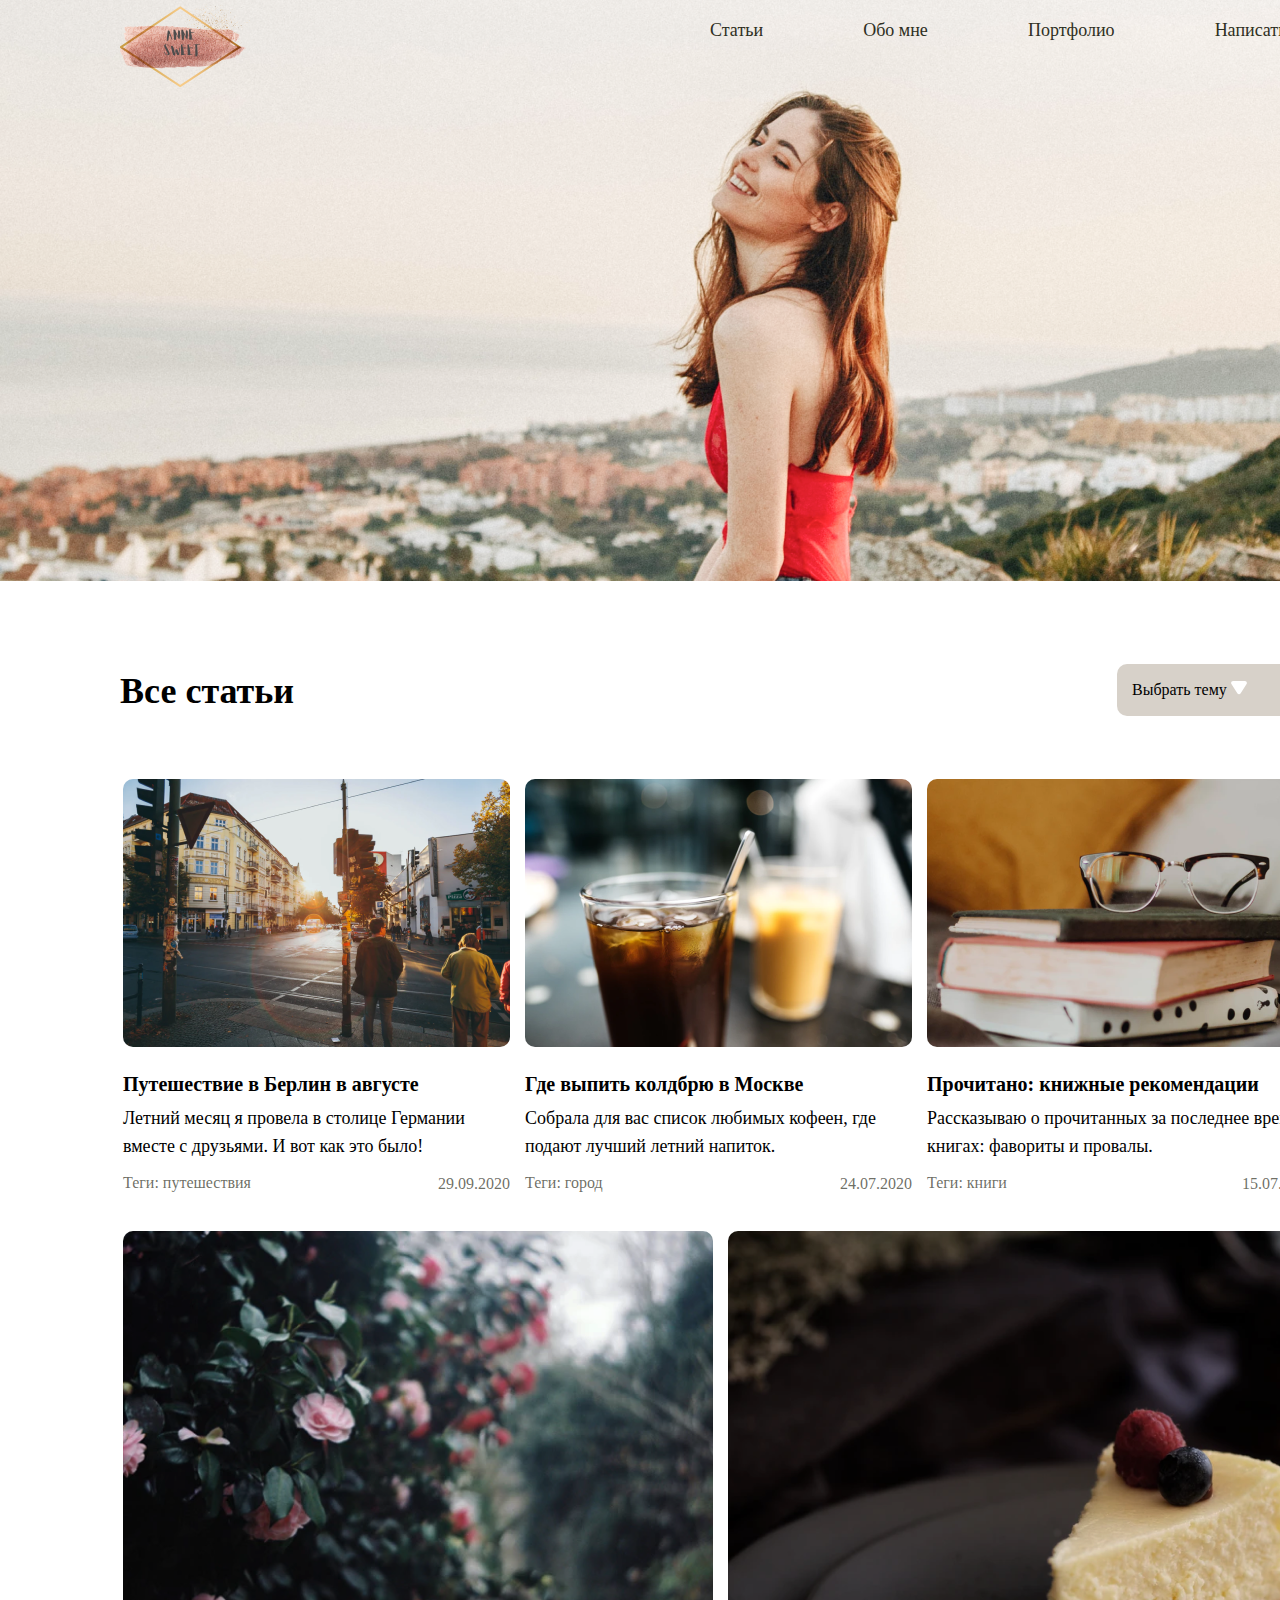
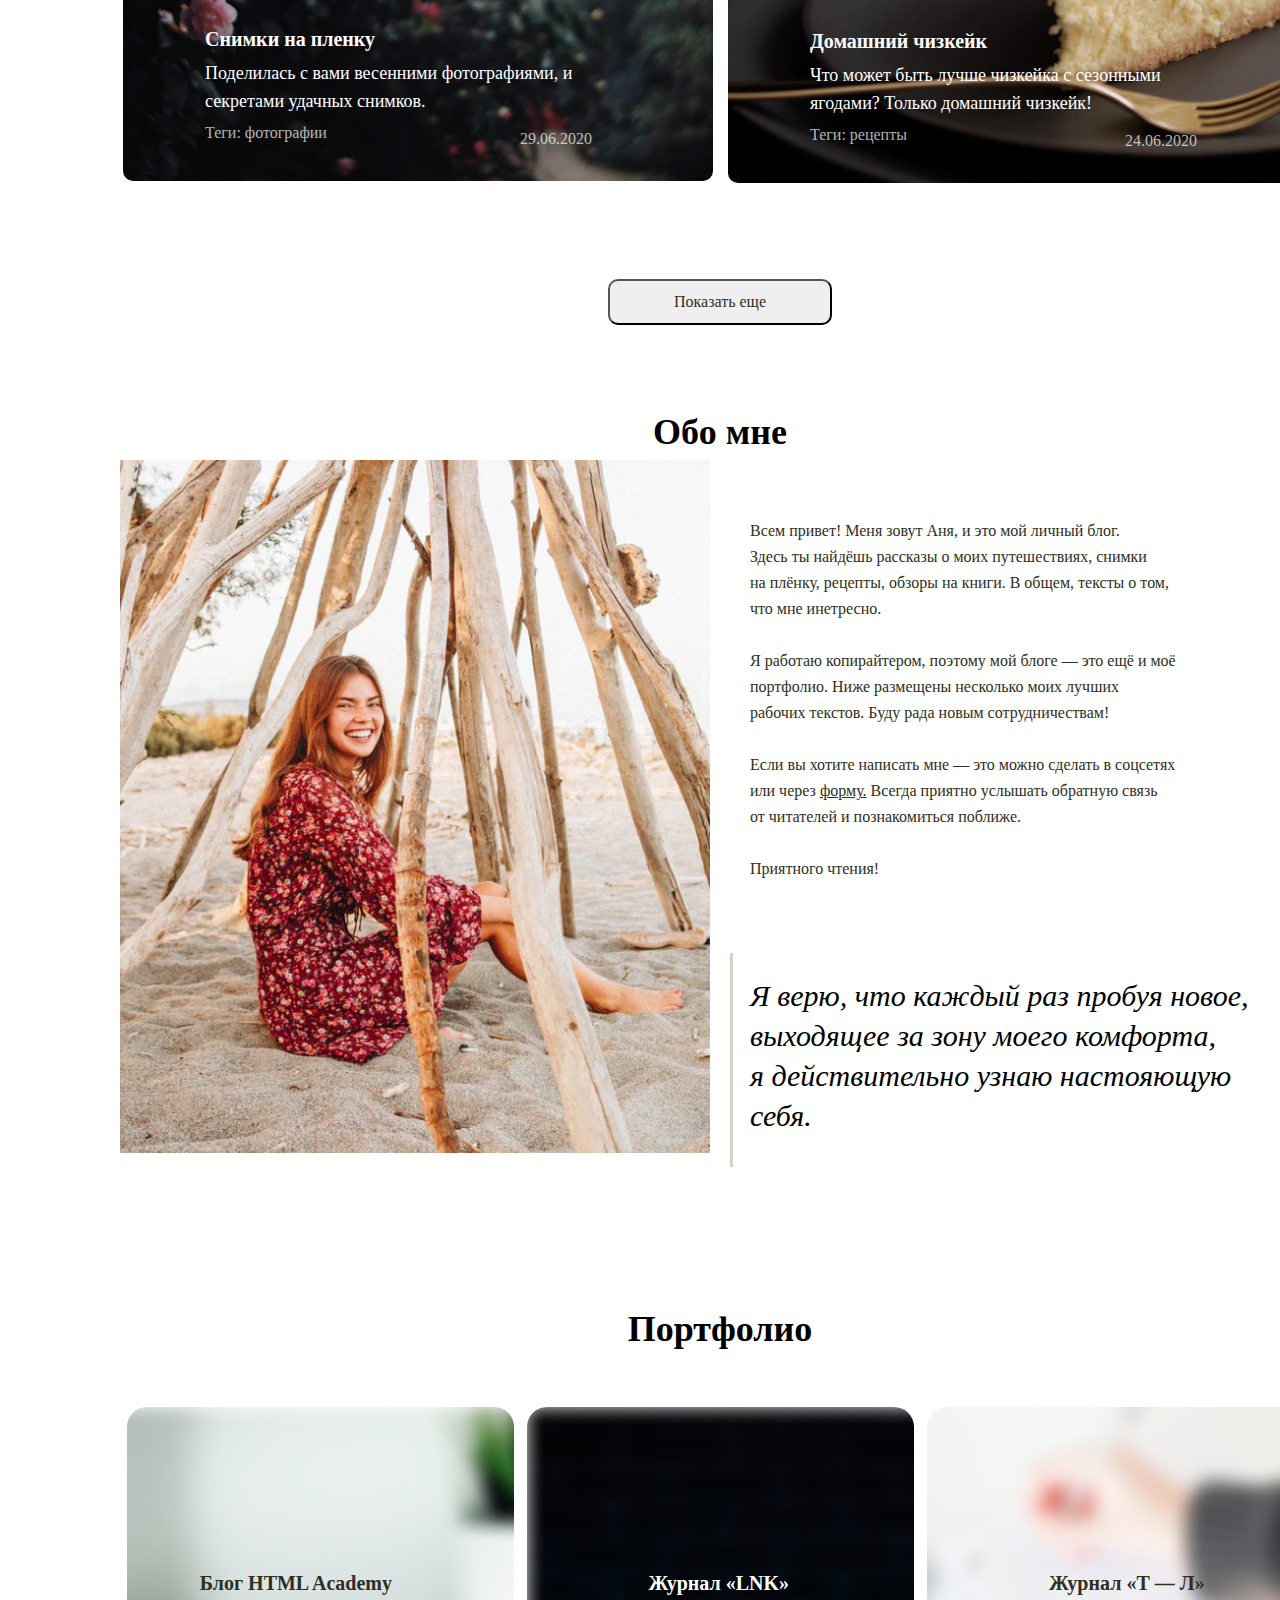
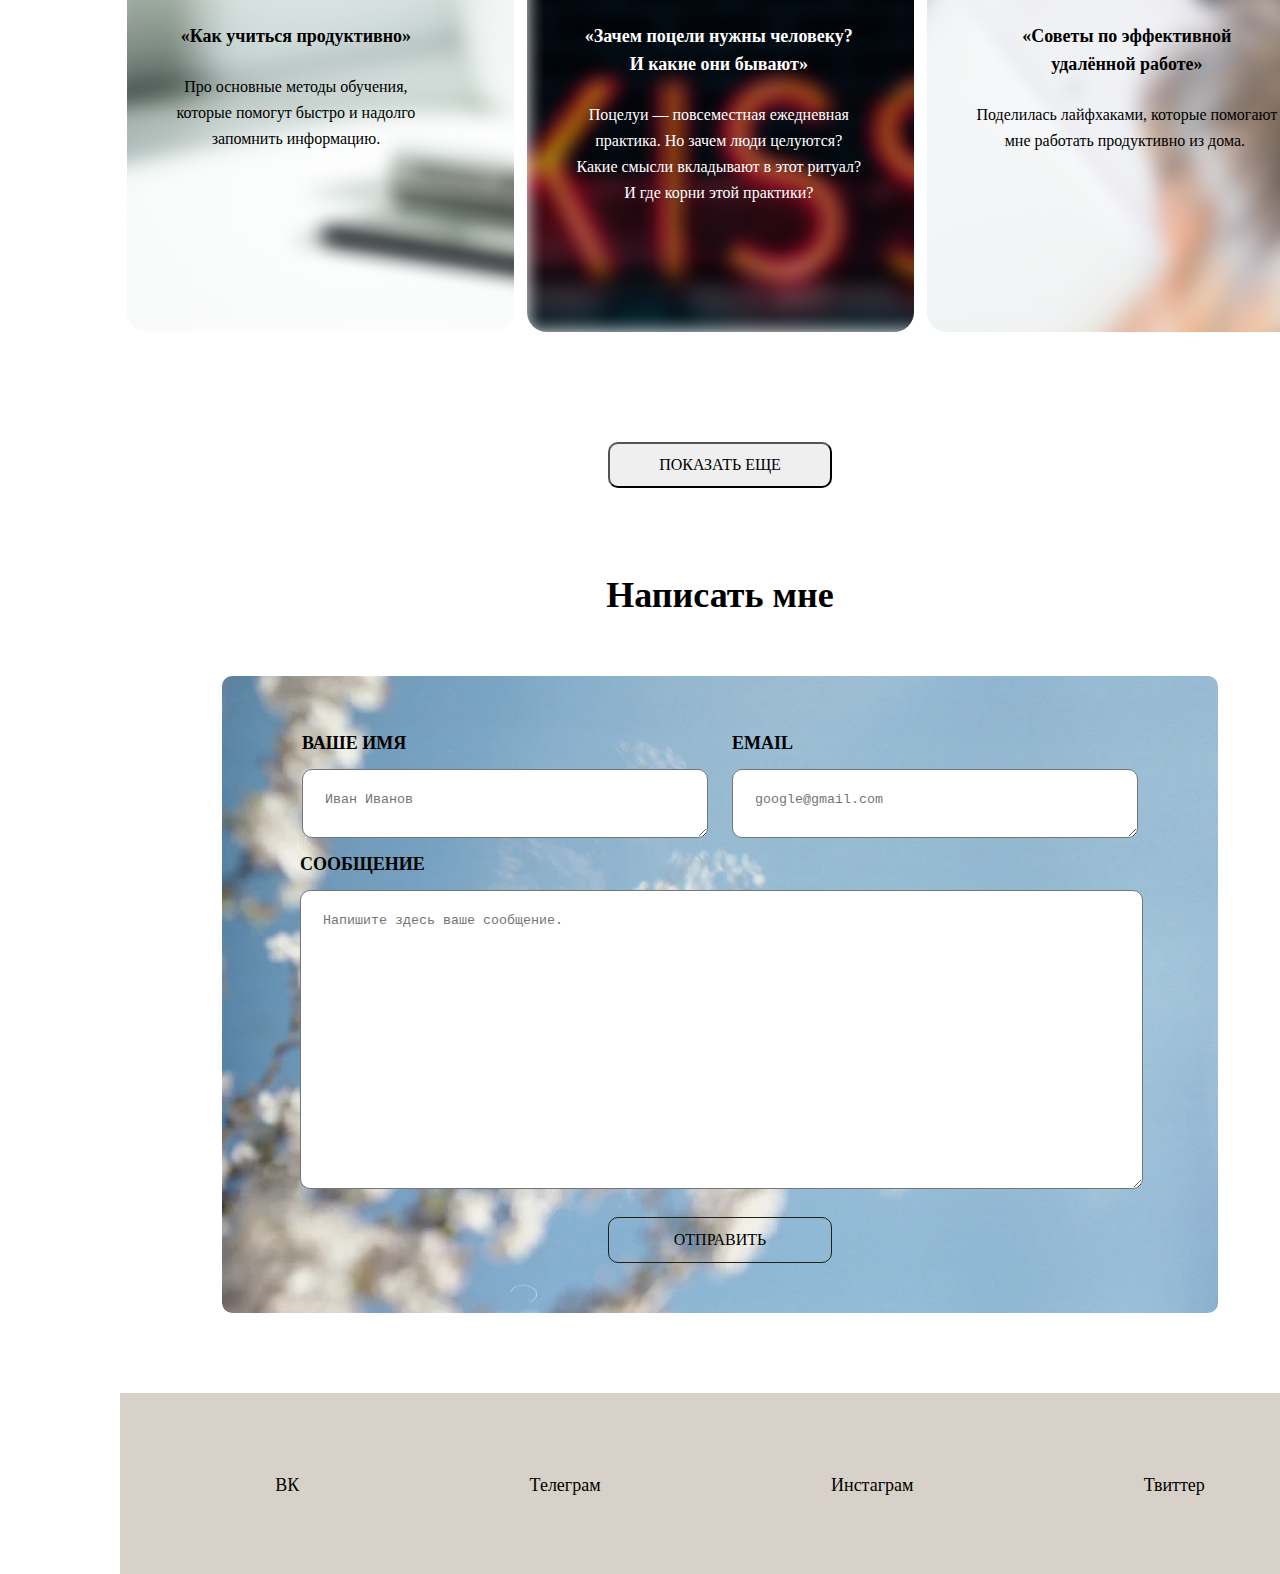
==== index.html @ 600b8842 "Add files via upload" ====
<!DOCTYPE html>
<html lang="ru">
<head>
	<meta charset="utf-8">
	<link rel="stylesheet" href="style.css">
	<title>Портфолио</title>
</head>
<body>	
		<header class="header conteiner">			
			<nav class="header-nav">
				<div class="header_logo">
				    <img src="icon/logo.svg">
			    </div>			    
			    <ul class="header_menu">
				    <li> <a href="#articles">Статьи</a></li>
				    <li> <a href="#aboutme">Обо мне</a></li>
				    <li> <a href="#portfolio">Портфолио</a></li>				
				    <li> <a href="#message">Написать мне</a></li>
			    </ul>
			</nav>
		</header>

		<main class="main conteiner">
			
			<section class = "articles" id="articles">
			   <div class = "articles-menu">
			   <h2 class="articles-tittle">Все статьи</h2>
			   <div class="dropdown">
                    <input type="checkbox" id="menu">
                    <label for="menu">Выбрать тему
                    	  <img src="icon/poligon.svg">
                    </label>
                        <ul>
                         <li><a href="#">Фотографии</a></li>
                         <li><a href="#">Рецепты</a></li>
                         <li><a href="#">Путешествия</a></li>
                         <li><a href="#">Книги</a></li>
                         <li><a href="#">Город</a></li>
                        </ul>
               </div>
               </div>			
			<ul class="articles-list">
           	  <li class="articles-item" >
           	  	<img class="articles-img" src = "image/firstpage/traveling.png">
           	  	<h3 class="articles-item-title noinimage"><a class="articles-item-link" href = "#">Путешествие в Берлин в августе</a>
           	  	<p class="articles-description">Летний месяц я провела в столице Германии вместе с друзьями. И вот как это было!</p>
           	  	<span>Теги: путешествия</span><time datetime="29.09.2020" >29.09.2020</time></h3>
           	  </li>
           	  <li class="articles-item">
           	  	<img class="articles-img" src = "image/firstpage/city.png">
           	  	<h3 class="articles-item-title noinimage"><a class="articles-item-link" href = "#">Где выпить колдбрю в Москве</a>
           	  	<p class="articles-description">Собрала для вас список любимых кофеен, где подают лучший летний напиток.</p>
           	  	<span>Теги: город</span><time datetime="24.07.2020">24.07.2020</time></h3>
           	  </li>
           	  <li class="articles-item">
           	  	<img class="articles-img" src = "image/firstpage/books.png">
           	  	<h3 class="articles-item-title noinimage"><a class="articles-item-link" href = "#">Прочитано: книжные рекомендации</a>
           	  	<p class="articles-description">Рассказываю о прочитанных за последнее время книгах: фавориты и провалы.</p>
           	  	<span>Теги: книги</span><time datetime="15.07.2020">15.07.2020</time></h3>
           	  </li>
           	  <li class="articles-item">
           	  	<img class="articles-img" src = "image/firstpage/foto.png" >
           	  	<h3 class="articles-item-title inimage"><a class="articles-item-link" href = "#">Снимки на пленку</a>
           	  	<p class="articles-description ">Поделилась с вами весенними фотографиями, и секретами удачных снимков.</p>
           	    <span class="artikles-tag">Теги: фотографии</span><time datetime="29.06.2020">29.06.2020</time></h3>
           	  </li>
           	  <li class="articles-item">
           	  	<img class="articles-img" src = "image/firstpage/recipes.png" >
           	  	<h3 class="articles-item-title inimage"><a class="articles-item-link" href = "#">Домашний чизкейк</a>
           	  	<p class="articles-description ">Что может быть лучше чизкейка с сезонными ягодами? Только домашний чизкейк!</p>
           	    <span class="artikles-tag">Теги: рецепты</span><time datetime="24.06.2020">24.06.2020</time></h3>        
           	  </li>
           </ul>
           <button class="button"><a href="article.html" title="переход к статье"> Показать еще</a></button>
           	</section>

           	<section class="aboutme" id="aboutme">
           		<h2 class="aboutme-title">Обо мне</h2>
           		<div class="aboutme-img">
           			<img src="image/firstpage/about_me.png">
           		</div>
           		<div class="aboutme-description">
           		<p>Всем привет! Меня зовут Аня, и это мой личный блог.
Здесь ты найдёшь рассказы о моих путешествиях, снимки
на плёнку, рецепты, обзоры на книги. В общем, тексты о том,
что мне инетресно.

Я работаю копирайтером, поэтому мой блоге — это ещё и моё
портфолио. Ниже размещены несколько моих лучших
рабочих текстов. Буду рада новым сотрудничествам! 

Если вы хотите написать мне — это можно сделать в соцсетях
или через <a href = "#email">форму.</a> Всегда приятно услышать обратную связь
от читателей и познакомиться поближе.

Приятного чтения!
                   </p>
                   <p>Я верю, что каждый раз пробуя новое,
выходящее за зону моего комфорта,
я действительно узнаю настояющую
себя.              </p>
                </div>
                <div class="vertical"></div>
           	</section>

           	<section class="portfolio" id="portfolio">
           		<h2 class="portolio-title">Портфолио</h2>
           		<ul class="portfolio-list">
           			<li class="portfolio-item">
           				<img src="image/firstpage/portfolio_background1.png">
           				<div class="content">
           					<a href="#">Блог HTML Academy</a>
           					<h4>«Как учиться продуктивно»</h4>
           					<p>Про основные методы обучения,
которые помогут быстро и надолго
запомнить информацию.</p>
           				</div>
           			</li>
           			<li class="portfolio-item">
           				<img src="image/firstpage/portfolio_background2.png">
           				<div class="content">
           					<a href = "#">Журнал «LNK»</a>
           					<h4>«Зачем поцели нужны человеку?
И какие они бывают»</h4>
           					<p>Поцелуи — повсеместная ежедневная
практика. Но зачем люди целуются?
Какие смысли вкладывают в этот ритуал?
И где корни этой практики?</p>
           				</div>
           			</li>
           			<li class="portfolio-item">
           				<img src="image/firstpage/portfolio_background3.png">
           				<div class="content">
           					<a href = "#">Журнал «Т — Л»</a>
           					<h4>«Советы по эффективной
удалённой работе»</h4>
           					<p>Поделилась лайфхаками, которые помогают
мне работать продуктивно из дома. </p>
           				</div>
           			</li>
           		</ul>
           		<button class="portfolio-button">Показать еще</button>
           	</section>

           	<section class="message" id="message">
           		<h2 class="message-title">Написать мне</h2>
           		    <div class="message-image" id="email">
           		        <div class="message-email">
           		        	<label class="name">Ваше имя
           		        	  <textarea class="razmessage" type="name" name="name" placeholder="Иван Иванов"></textarea>
           		        	</label>
           		        	<label class="email">Email
           		        		<textarea class="razmessage" type="email" name="email" placeholder="google@gmail.com"></textarea>
           		        	</label>
           		        	<label class="textmessage">Сообщение
           		        		<textarea class="razmessage" max = "200" id = "limit" type="text-message" name="text-message" placeholder="Напишите здесь ваше сообщение."></textarea>		        		
           		        	</label>
           		        </div>
           		        <button class="message-button">Отправить</button>
           		        <div id="max-test"></div>
           		    </div>           		    
           	</section>
           	<section class="footer conteiner">
           		<ul class="socialnetwork">
           			<li>ВК</li>
           			<li>Телеграм</li>
           			<li>Инстаграм</li>
           			<li>Твиттер</li>
           		</ul>
           	</section>		
		</main>
        
		<script src="limittext.js"></script>
	

</body>
</html>
---- style.css ----
html, body {
  margin: 0;
  padding: 0;
}

body {
  min-width: 1440px;
  font-family: "Roboto", "Arial", sans-serif;
  font-style: normal;
  font-weight: normal;
  font-size: 14px;
  line-height: 21px;
  color: #000000;
  background-color: #ffffff;
}

a {
	text-decoration: none;
}

img {
  max-width: 100%;
  height: auto;
}

.conteiner{
  width:  1440px;
  margin: 0 auto;
  padding: 0 auto;
}

.header{  
  margin: 0 auto;
  height: 581px;
  background-image: url('image/firstpage/sonnie-hiles.png');
}

.header-nav{
  display: flex;
  padding-left: 120px;
  padding-right: 120px;
  padding-top: 4px;
  align-items: stretch;
}

.header_logo{
  margin-right: auto; 
}

.header_menu{
  display: flex; 
  justify-content: space-between;
  width: 610px;  
  list-style-type: none;
  text-decoration: none;
  vertical-align: middle;
}

.header_menu>li>a{  
  font-family: Open Sans;
 font-style: normal;
 font-weight: normal;
 font-size: 18px;
 line-height: 25px;
}

.header_menu li:hover{
  text-decoration: underline;
  color: #498f87;
}

.main{
  height:  1300px;
  max-width: 1200px;
  margin-top:  83px;
  
 }

 h2{  
  height: 55px;
  font-family: Spectral SC;
  font-style: normal;
  font-weight: bold;
  font-size: 36px;
  line-height: 55px;
  margin: 0;  
}

 .articles-menu{
  display: flex;
  justify-content: space-between;
  
 }

.dropdown { 
   width: 203px;  
    position: relative;
    float: right; 
    
}

.dropdown input, .dropdown ul {
  display: none;
}

.dropdown label {
  display: flex;
  display: -webkit-box;
  display: -ms-flexbox;
    background-color: #D7D1C9;
    border-radius: 10px;
    padding: 15px; 
    justify-content: space-between;
    font-family: Open Sans;
    font-style: normal;
   font-weight: normal;
   font-size: 16px;
   line-height: 22px;
}

.dropdown ul {
    position: absolute; 
    left: 0; 
    top: 40px; 
    margin: 0; 
    padding: 10px;
    list-style: none; 
    border-radius: 10px;
    background-color: #D7D1C9;    
}

.dropdown a { 
  color: #000;
}

.dropdown :checked ~ ul {
    display: inline-block;
}

.articles-list{
   display: -webkit-box;
  display: -ms-flexbox;
  display: flex;
  -ms-flex-wrap: wrap;
      flex-wrap: wrap;
  list-style: none;
  margin: 0;
  margin-right: -15px;
  margin-top: 60px;
  padding: 0;
  padding-left: 3px;   
}

.articles-item{
  max-width: 1200px;
  margin-right: 15px;
  margin-bottom: 30px;
  text-decoration:  none;  
}

.articles-description{
  max-width: 387px;  
}

.articles-img{
  border-radius: 10px;
}

span{
  float: left;
  font-family: Open Sans;
font-style: normal;
font-weight: normal;
font-size: 16px;
line-height: 26px;

}

time{
  float: right;
  font-family: Open Sans;
font-style: normal;
font-weight: normal;
font-size: 16px;
line-height: 26px;
margin-top: 6px;
}

.noinimage>a,.noinimage>p,.noinimage>span{
  color: #000;
  margin-top: 5px;
  margin-bottom: 5px;
}

.inimage>a, .inimage>p {
  color: #fff;
  margin-top: 5px;
  margin-bottom: 5px;
}

.inimage>time, .inimage>span{
  color: rgba(255, 255, 255, 0.7);
}

.noinimage>time, .noinimage>span{
  color: rgba(46, 47, 34, 0.7);  
}

.noinimage>p,.inimage>p{
   font-family: Open Sans;
   font-style: normal;
   font-weight: normal;
   font-size: 18px;
   line-height: 28px;
}

.noinimage>a,.inimage>a{
  font-family: Spectral SC;
  font-style: normal;
  font-weight: bold;
  font-size: 20px;
  line-height: 30px;
}

.inimage{
  position: absolute;
  margin-top: -163px;
  margin-left: 82px; 
  font-family: Open Sans;
  font-style: normal;
  font-weight: normal;
  font-size: 16px;
  line-height: 26px;
  color: #fff;
}

.button{
    position: relative;
    display: block;
    margin: 0 auto;
    border-radius: 10px;
    width: 224px;
    height: 46px;
    font-family: Open Sans;
    font-style: normal;
    font-weight: normal;
    font-size: 16px;
    line-height: 22px;    
    margin-top: 60px;  
}

.aboutme-title{
 margin: 0;
 text-align: center;
 margin-top: 80px;
}

.aboutme-img{
  float: left;
  margin-right: 40px;
}

.aboutme-description{
  white-space: pre;

  
}

.aboutme-description p:nth-child(1),a{
  font-family: Open Sans;
font-style: normal;
font-weight: normal;
font-size: 16px;
line-height: 26px;
color: #2E2F22;
}

.aboutme-description p:nth-child(1)>a{
  text-decoration: underline;
}
.aboutme-description p:nth-child(1)>a:hover{
  text-decoration: underline;
}

.aboutme-description p:nth-child(2){
  white-space: pre;
  font-family: Open Sans;
font-style: italic;
font-weight: normal;
font-size: 30px;
line-height: 40px;
margin-top: 10px;
}

.vertical{
  position: relative;
  top:-255px;
  right: -610px;
  border-left: 3px solid #D7D1C9;
  height: 214px;
}

.portfolio{
  margin-top: -120px;
}

.portolio-title{
  margin: 0;
 text-align: center; 
}

.portfolio-list{
  display: flex;
  justify-content: space-around;
  list-style:  none;
  margin: 0;  
  margin-top: 50px;
  padding: 0;     
}

.portfolio-item>img{
  border-radius: 20px;
}

.content{
  position: absolute;
  margin-top: -370px; 
  margin-left: 50px;
  vertical-align: middle; 
  text-align: center;
}

.content>a{
  font-family: Spectral SC;
font-style: normal;
font-weight: bold;
font-size: 20px;
line-height: 30px;
}

.content>h4{
  font-family: Spectral SC;
font-style: normal;
font-weight: bold;
font-size: 18px;
line-height: 28px;
white-space: pre-wrap;
}

.content>p{
  font-family: Open Sans;
font-style: normal;
font-weight: normal;
font-size: 16px;
line-height: 26px;
white-space: pre-wrap;
}

.portfolio-list li:nth-child(2)>.content{
    color:  #FFFFFF;
}
.portfolio-list li:nth-child(2)>.content>a{
   color:  #FFFFFF;
}

.portfolio-button{
  position: relative;
  display: block;
  margin: 0 auto;
  border-radius: 10px;
  width: 224px;
  height: 46px;
  font-family: Open Sans;
  font-style: normal;
  font-weight: normal;
  font-size: 16px;
  line-height: 22px;
  text-transform: uppercase;    
  margin-top: 104px;   
}

.message-image{
  height: 637px;
  width: 996px;
  background-image: url('image/firstpage/email.png');
  margin: 0 auto;
  margin-top: 49px;
  border-radius: 10px; 
}

.message-title{
  margin: 0;
  text-align: center;
  margin-top: 80px;
}

.message-email{
  display: flex;
  justify-content: space-around;
  flex-wrap: wrap;
  width: 840px;
font-family: Spectral SC;
font-style: normal;
font-weight: bold;
font-size: 18px;
line-height: 28px;
text-transform: uppercase;
margin: 0 auto;
margin-top: 53px;
}

.name{
  padding-right: 20px;
}

.name,.email{
  margin-top: 53px;
}

.textmessage{
  margin-top: 12px;
}

.name>textarea, .email>textarea{
  display: flex;
  justify-content: space-around;
  width: 400px;
  height: 63px;
  border-radius: 10px;
  margin-top: 12px;  
}

.textmessage>textarea{
  width: 837px;
  height: 293px;
  border-radius: 10px;
  margin-top: 12px;
}

.razmessage::placeholder{
  padding: 20px;
}

textarea:focus::-webkit-input-placeholder {color: transparent}
textarea:focus::-moz-placeholder          {color: transparent}
textarea:focus:-moz-placeholder           {color: transparent}
textarea:focus:-ms-input-placeholder      {color: transparent}

.message-button{
  position: relative;
  display: block;
  margin: 0 auto;
  border-radius: 10px;
  width: 224px;
height: 46px;
border: 1px solid #202117;
box-sizing: border-box;
border-radius: 10px;
margin-top: 20px;
background-color: inherit;
font-family: Open Sans;
font-style: normal;
font-weight: normal;
font-size: 16px;
line-height: 22px;
text-transform: uppercase; 
}

.footer{
  width: 100%;
  height: 181px;
  background-color: #D7D1C9;
  margin-top: 80px;
}

.socialnetwork{
  display: flex;
  justify-content: space-around;
  text-decoration: none;
  list-style: none;
  padding-top:80px;
  font-family: Open Sans;
  font-style: normal;
  font-weight: normal;
  font-size: 18px;
  line-height: 25px;
}

.backarticle{  
  margin: 0 auto;
  height: 581px;
  background-image: url('image/secondpage/samuel-scrimshaw.png');
}

.article{
  width: 991px;

}
.name-articles{
  font-family: Spectral SC;
font-style: normal;
font-weight: bold;
font-size: 36px;
line-height: 55px;
}

.tag{
  width: 320px;
  font-family: Open Sans;
font-style: normal;
font-weight: normal;
font-size: 16px;
line-height: 26px;
color: rgba(46, 47, 34, 0.7);
margin-top: -30px;

}

.tag>time{
  margin-top: 3px;
}

.img-articles{
  width: 100%;
}

.text-articles{
  margin-top: 50px;  
  font-family: Open Sans;
letter-spacing: 2px;
font-weight: normal;
font-size: 16px;
line-height: 26px;
color: #2E2F22;
}

 .socnetwork .like{
  background-image: url(icon/like1.svg);
  width: 50px;
  height: 50px;
  background-color: inherit;
  border: none; 
  margin-top: 40px;
}



.likes-number{
  margin-left: 54px;  
  font-family: Open Sans;
font-style: normal;
font-weight: normal;
font-size: 24px;
line-height: 26px;
}

.network{
  display: flex;
  justify-content: flex-end;
  list-style: none;
  margin-top: -50px;
}

.network>li>a{
  margin-left: 30px;
  vertical-align: middle;
}

.arrow{
  padding-left: 40px;
}

.comment{
   width: 793px;
}
.comment-list{
  width: 793px;
  height: 493px;
  background-color: #ECE1E1;
  border-radius: 10px;
  list-style: none;
  padding-top: 18px;
}

.comment-list>li{
  margin-top: 55px;
  margin-left: 100px;
}

.comment-list>li>img{
  float: left;  
}

.comment-list>li>span{
  margin-top: 10px;
  margin-left: 20px;
}

.comment-list>li>p{
  margin-top: 40px;
}

.comment-write{
  margin-left: 101px;
  position: left;
}

.name-comment{
  padding-top: 77px;
  font-family: Open Sans;
font-style: normal;
font-weight: bold;
font-size: 24px;
line-height: 33px;
padding-bottom: 69px;
}

.comment-write{
  width: 793px;
  height: 493px;
}



.textcomment>textarea{
  float: right;
  width: 406px;
  height: 208px; 
  margin-top: -170px;
  border-radius: 10px;
  margin-right: 55px;

}

.commentname>textarea,
.commentemail>textarea{
  display: flex;
  align-items: stretch;
  border:0px; 
  border-bottom: 1px solid;
  margin-bottom: 30px;
  width: 221px;
}

.blockshift{
  padding-right:  1500px;
}
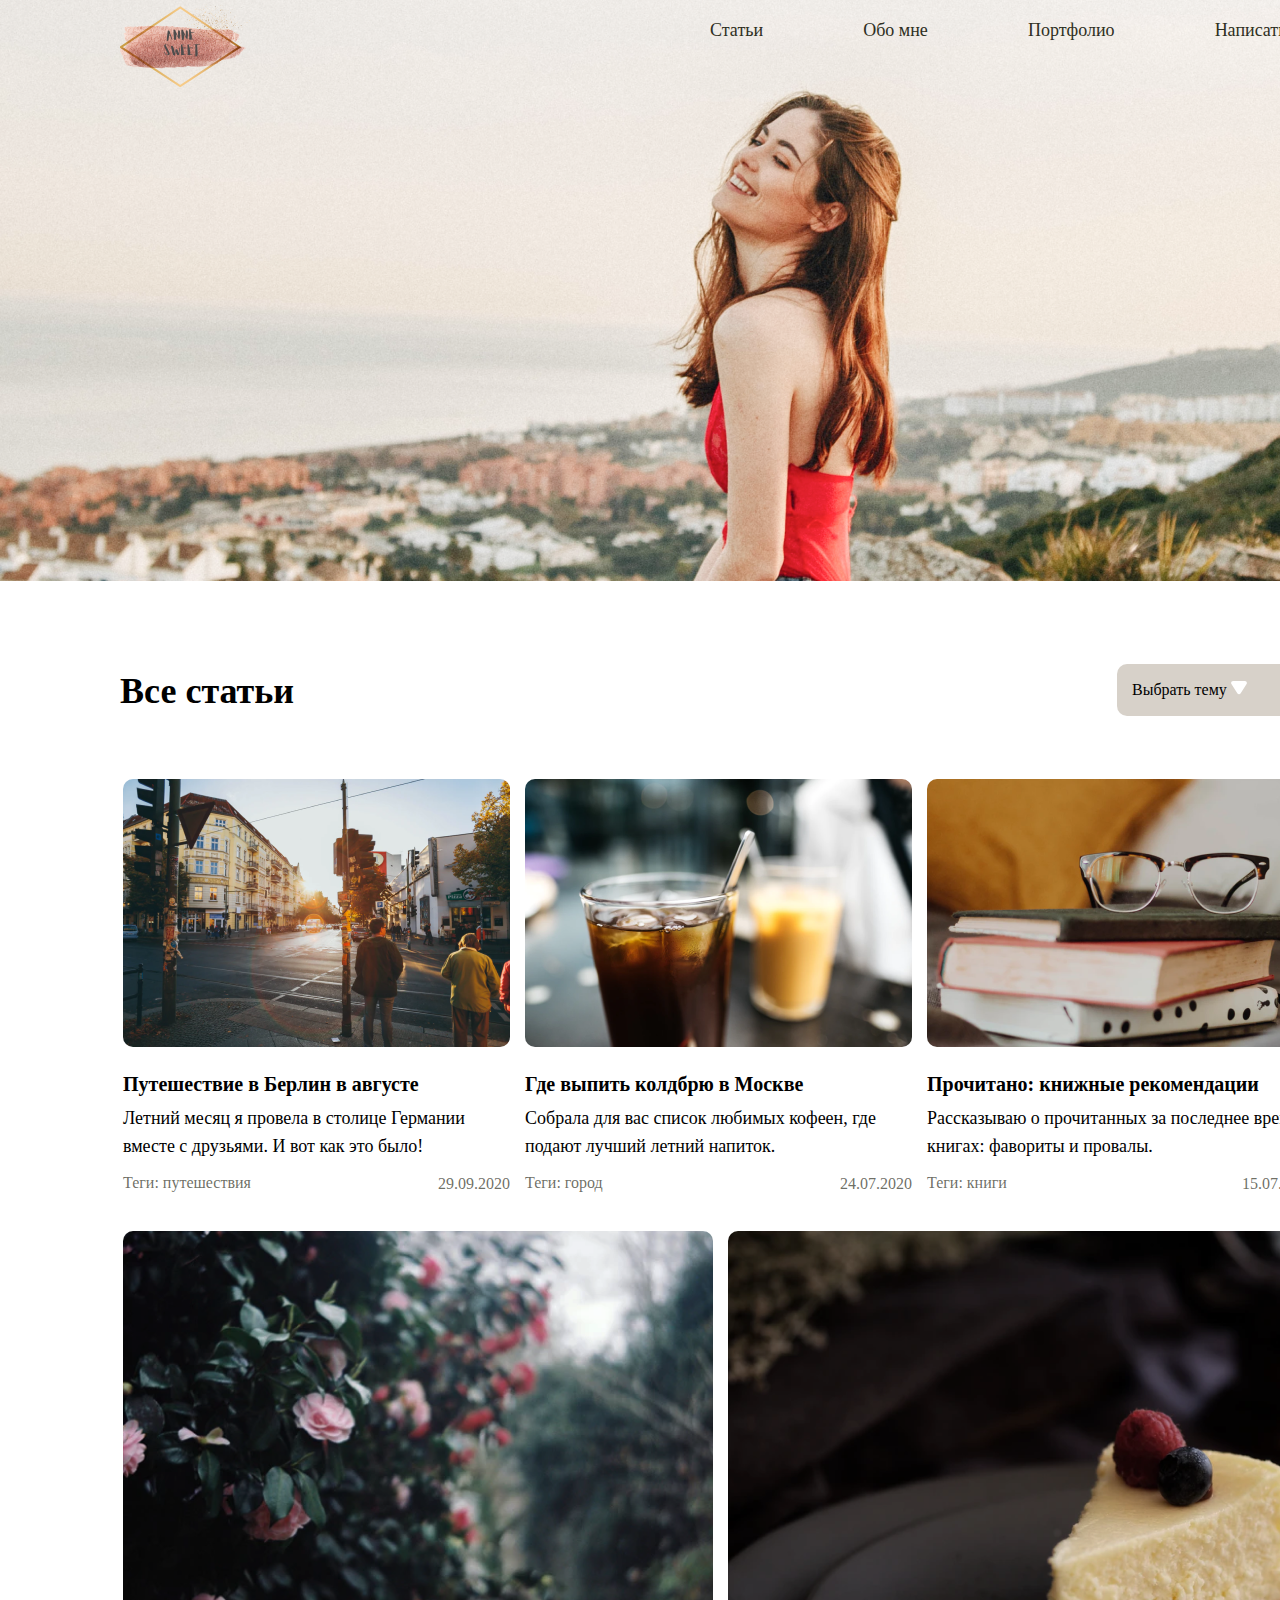
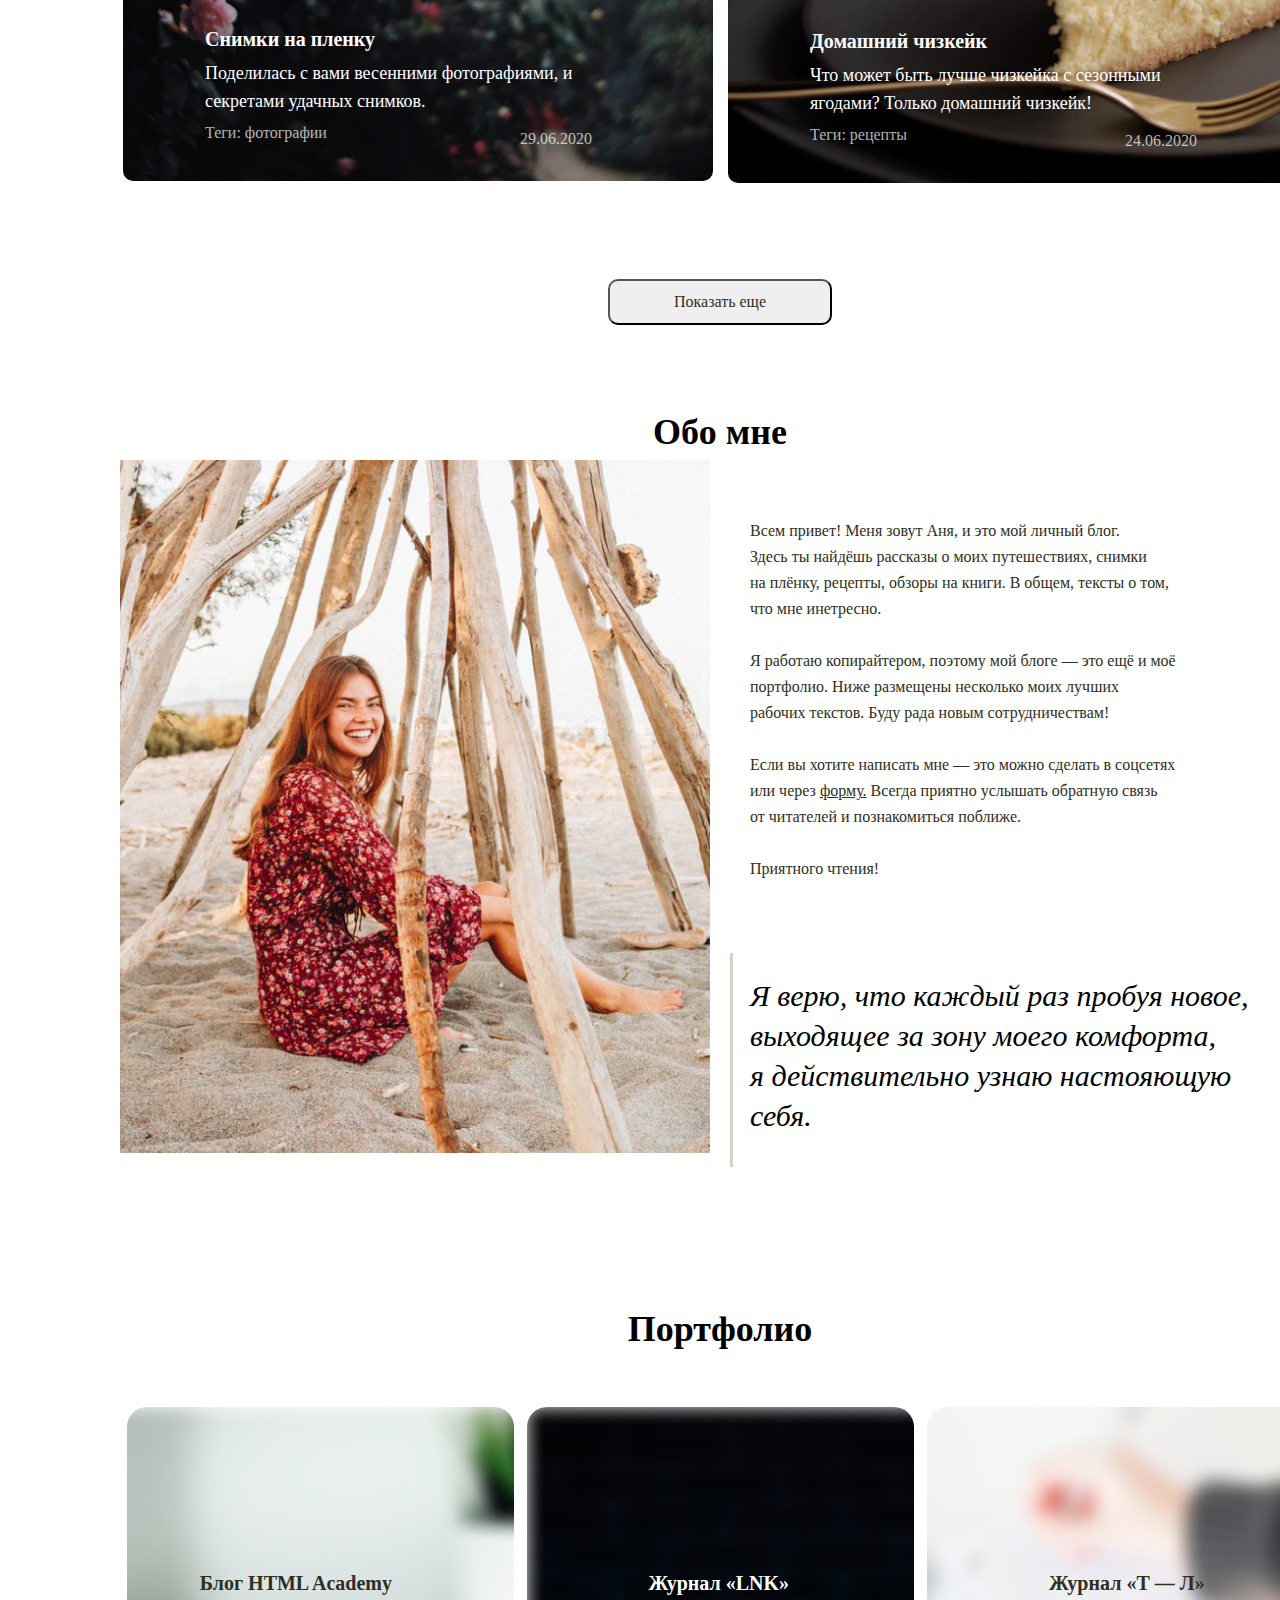
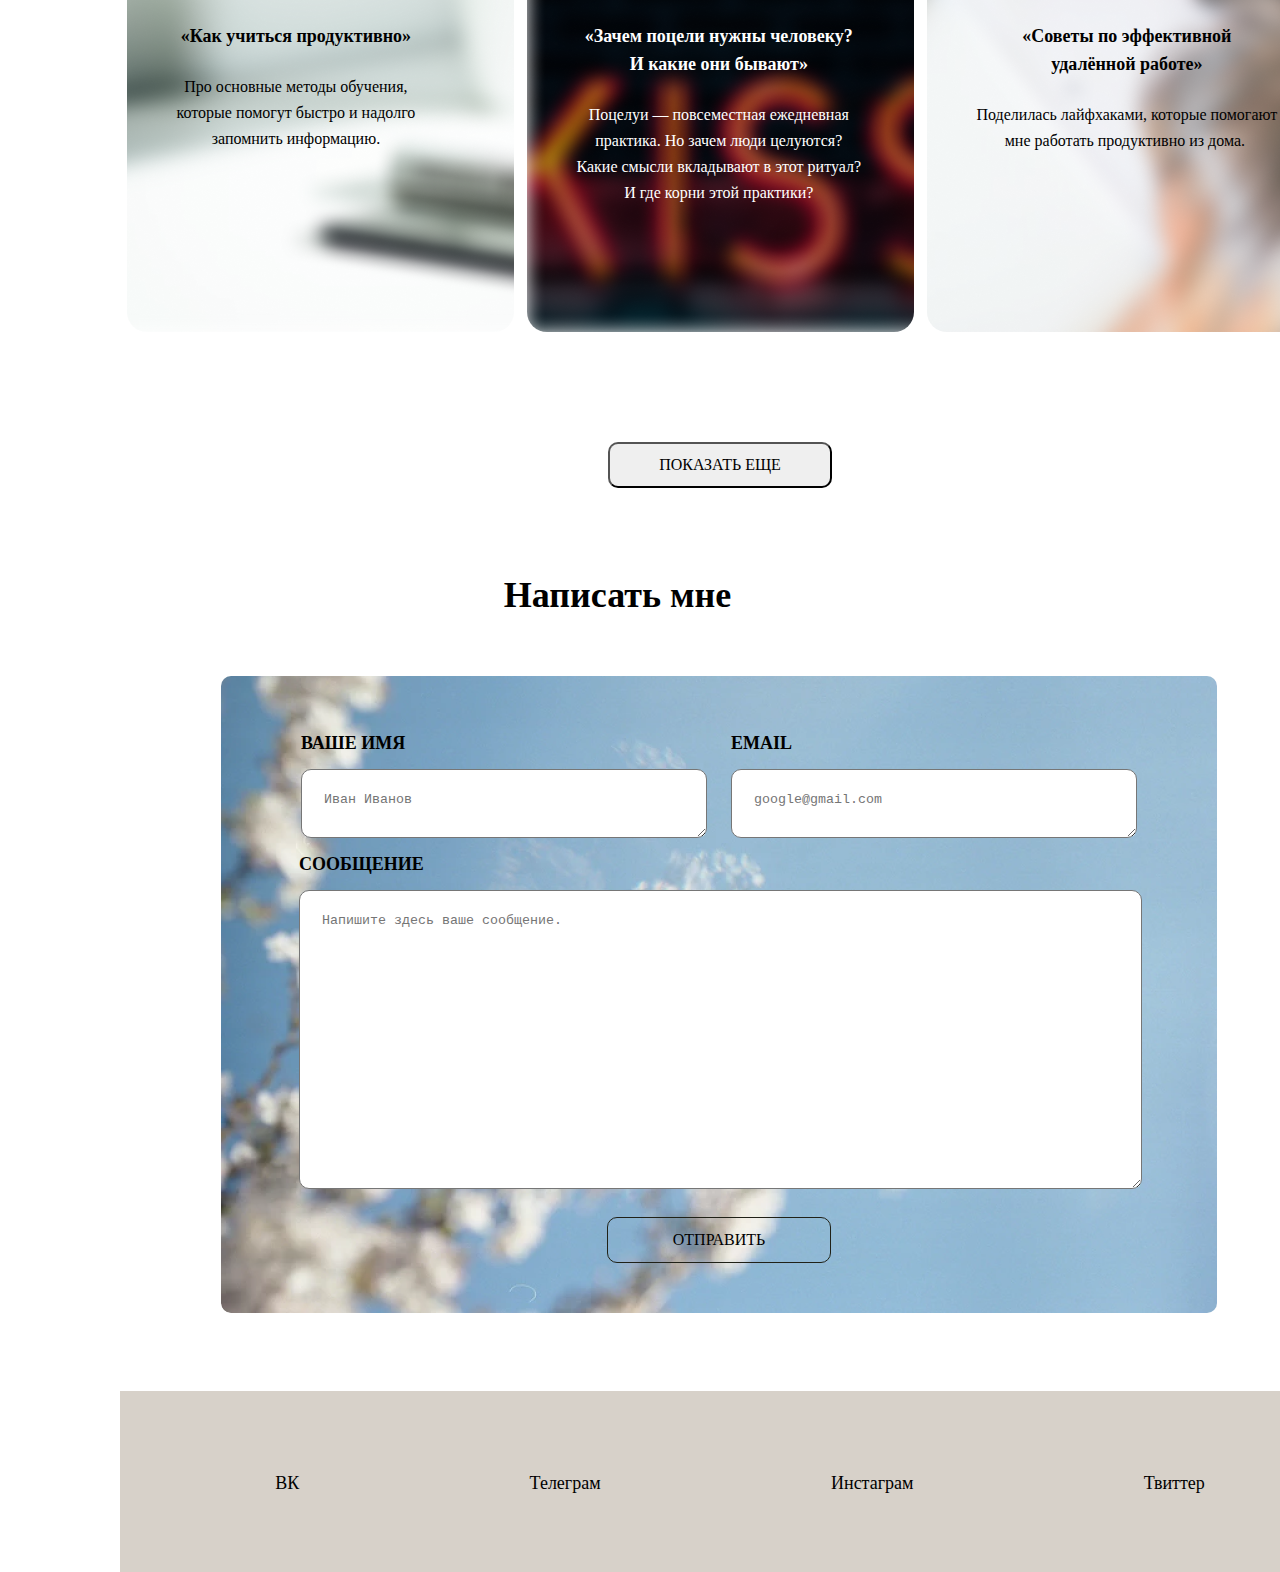
==== commit bc18e15f: "Add files via upload" ====
--- a/index.html
+++ b/index.html
@@ -42,31 +42,31 @@
 			<ul class="articles-list">
            	  <li class="articles-item" >
            	  	<img class="articles-img" src = "image/firstpage/traveling.png">
-           	  	<h3 class="articles-item-title noinimage"><a class="articles-item-link" href = "#">Путешествие в Берлин в августе</a>
+           	  	<h3 class="articles-item-title noinimage"><a class="articles-item-link" href="article.html" title="переход к статье">Путешествие в Берлин в августе</a>
            	  	<p class="articles-description">Летний месяц я провела в столице Германии вместе с друзьями. И вот как это было!</p>
            	  	<span>Теги: путешествия</span><time datetime="29.09.2020" >29.09.2020</time></h3>
            	  </li>
            	  <li class="articles-item">
            	  	<img class="articles-img" src = "image/firstpage/city.png">
-           	  	<h3 class="articles-item-title noinimage"><a class="articles-item-link" href = "#">Где выпить колдбрю в Москве</a>
+           	  	<h3 class="articles-item-title noinimage"><a class="articles-item-link" href="article.html" title="переход к статье">Где выпить колдбрю в Москве</a>
            	  	<p class="articles-description">Собрала для вас список любимых кофеен, где подают лучший летний напиток.</p>
            	  	<span>Теги: город</span><time datetime="24.07.2020">24.07.2020</time></h3>
            	  </li>
            	  <li class="articles-item">
            	  	<img class="articles-img" src = "image/firstpage/books.png">
-           	  	<h3 class="articles-item-title noinimage"><a class="articles-item-link" href = "#">Прочитано: книжные рекомендации</a>
+           	  	<h3 class="articles-item-title noinimage"><a class="articles-item-link" href="article.html" title="переход к статье">Прочитано: книжные рекомендации</a>
            	  	<p class="articles-description">Рассказываю о прочитанных за последнее время книгах: фавориты и провалы.</p>
            	  	<span>Теги: книги</span><time datetime="15.07.2020">15.07.2020</time></h3>
            	  </li>
            	  <li class="articles-item">
            	  	<img class="articles-img" src = "image/firstpage/foto.png" >
-           	  	<h3 class="articles-item-title inimage"><a class="articles-item-link" href = "#">Снимки на пленку</a>
+           	  	<h3 class="articles-item-title inimage"><a class="articles-item-link" href="article.html" title="переход к статье">Снимки на пленку</a>
            	  	<p class="articles-description ">Поделилась с вами весенними фотографиями, и секретами удачных снимков.</p>
            	    <span class="artikles-tag">Теги: фотографии</span><time datetime="29.06.2020">29.06.2020</time></h3>
            	  </li>
            	  <li class="articles-item">
            	  	<img class="articles-img" src = "image/firstpage/recipes.png" >
-           	  	<h3 class="articles-item-title inimage"><a class="articles-item-link" href = "#">Домашний чизкейк</a>
+           	  	<h3 class="articles-item-title inimage"><a class="articles-item-link" href="article.html" title="переход к статье">Домашний чизкейк</a>
            	  	<p class="articles-description ">Что может быть лучше чизкейка с сезонными ягодами? Только домашний чизкейк!</p>
            	    <span class="artikles-tag">Теги: рецепты</span><time datetime="24.06.2020">24.06.2020</time></h3>        
            	  </li>
@@ -143,7 +143,7 @@
            		<button class="portfolio-button">Показать еще</button>
            	</section>
 
-           	<section class="message" id="message">
+           	<section class="message comment-write" id="message">
            		<h2 class="message-title">Написать мне</h2>
            		    <div class="message-image" id="email">
            		        <div class="message-email">
--- a/style.css
+++ b/style.css
@@ -66,7 +66,7 @@
 
 .header_menu li:hover{
   text-decoration: underline;
-  color: #498f87;
+  color: #191970;
 }
 
 .main{
@@ -618,6 +618,11 @@
 .comment-write{
   width: 793px;
   height: 493px;
+  padding-bottom: 250px;
+}
+
+.comment>.comment-write{
+  padding-bottom: 0;
 }
 
 
@@ -648,21 +653,31 @@
 
 
 
-
-
-
-
-
-
-
-
-
-
-
-
-
-
-
-
-
-
+.comment-write.warning{
+  color:red;
+}
+
+.comment-write.warning .razmessage{
+  color: red;
+  border-color: #f05b29;
+}
+
+
+
+
+
+
+
+
+
+
+
+
+
+
+
+
+
+
+
+
